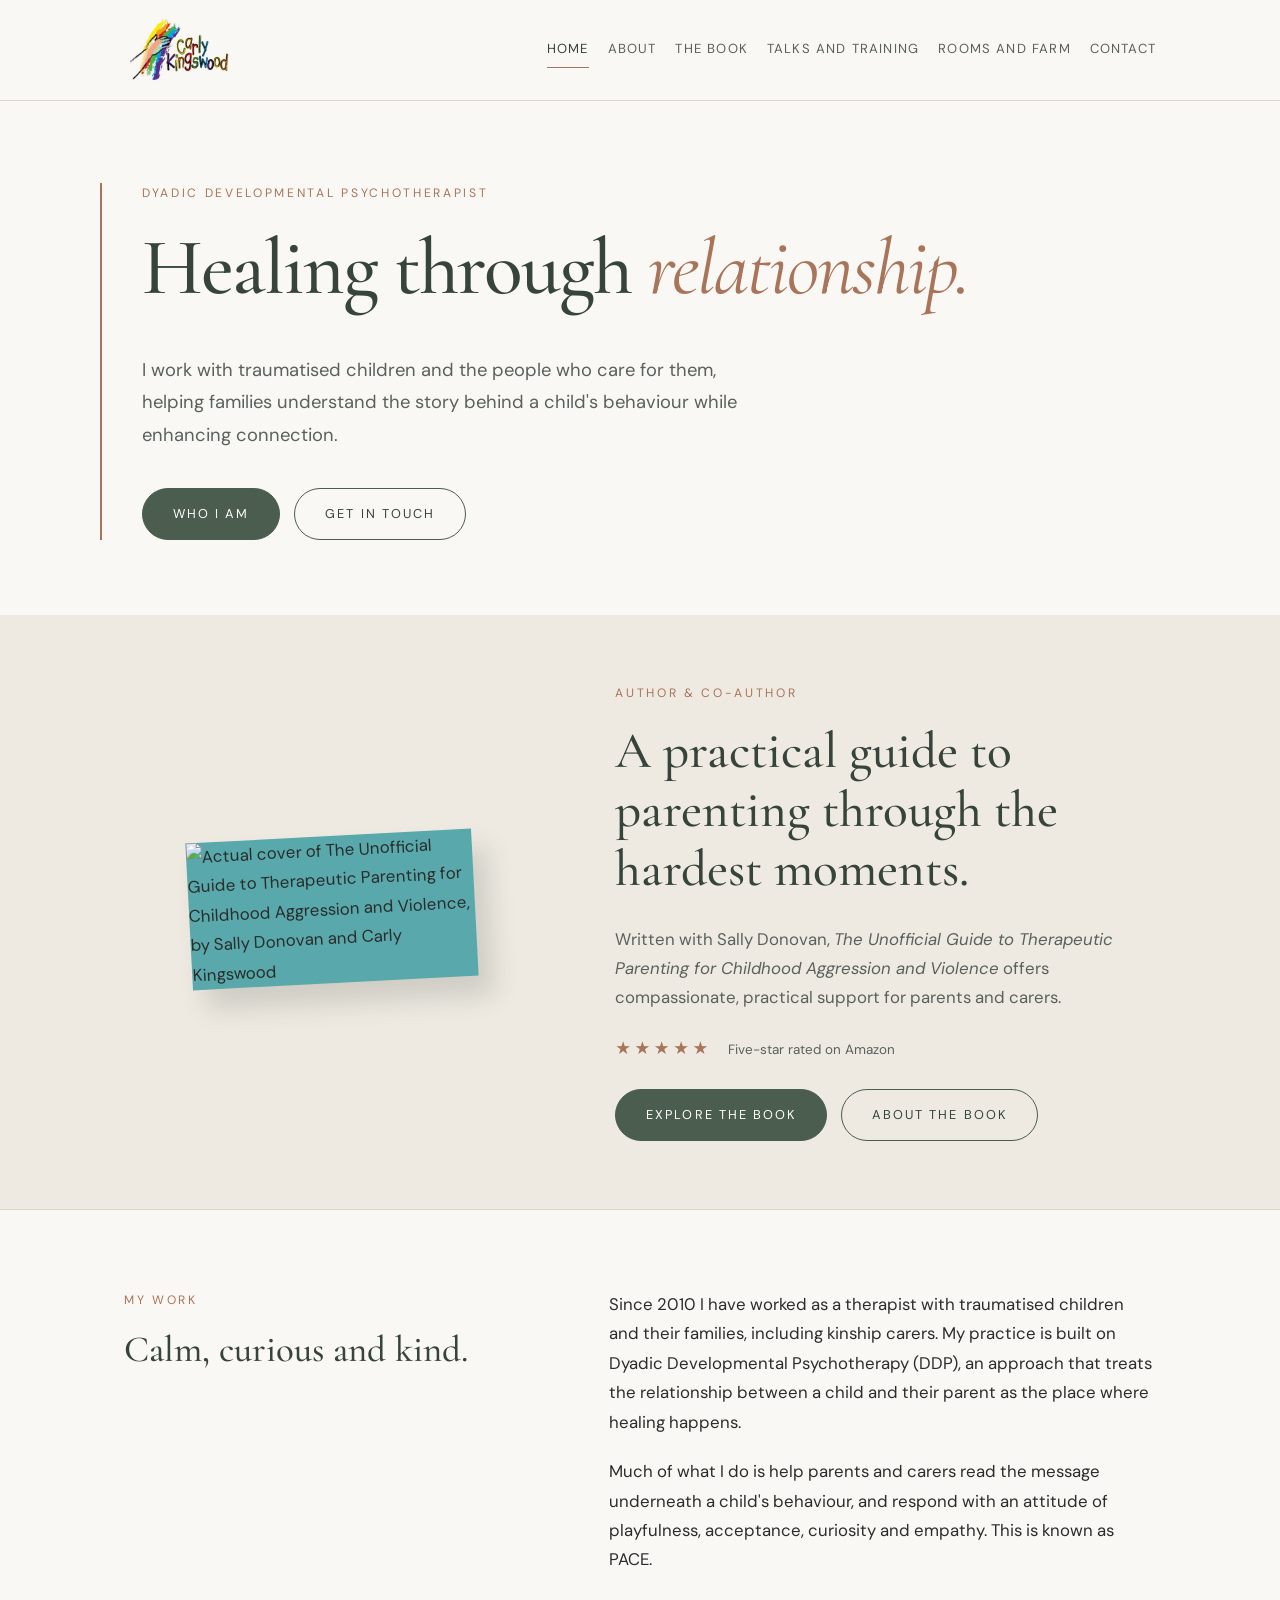
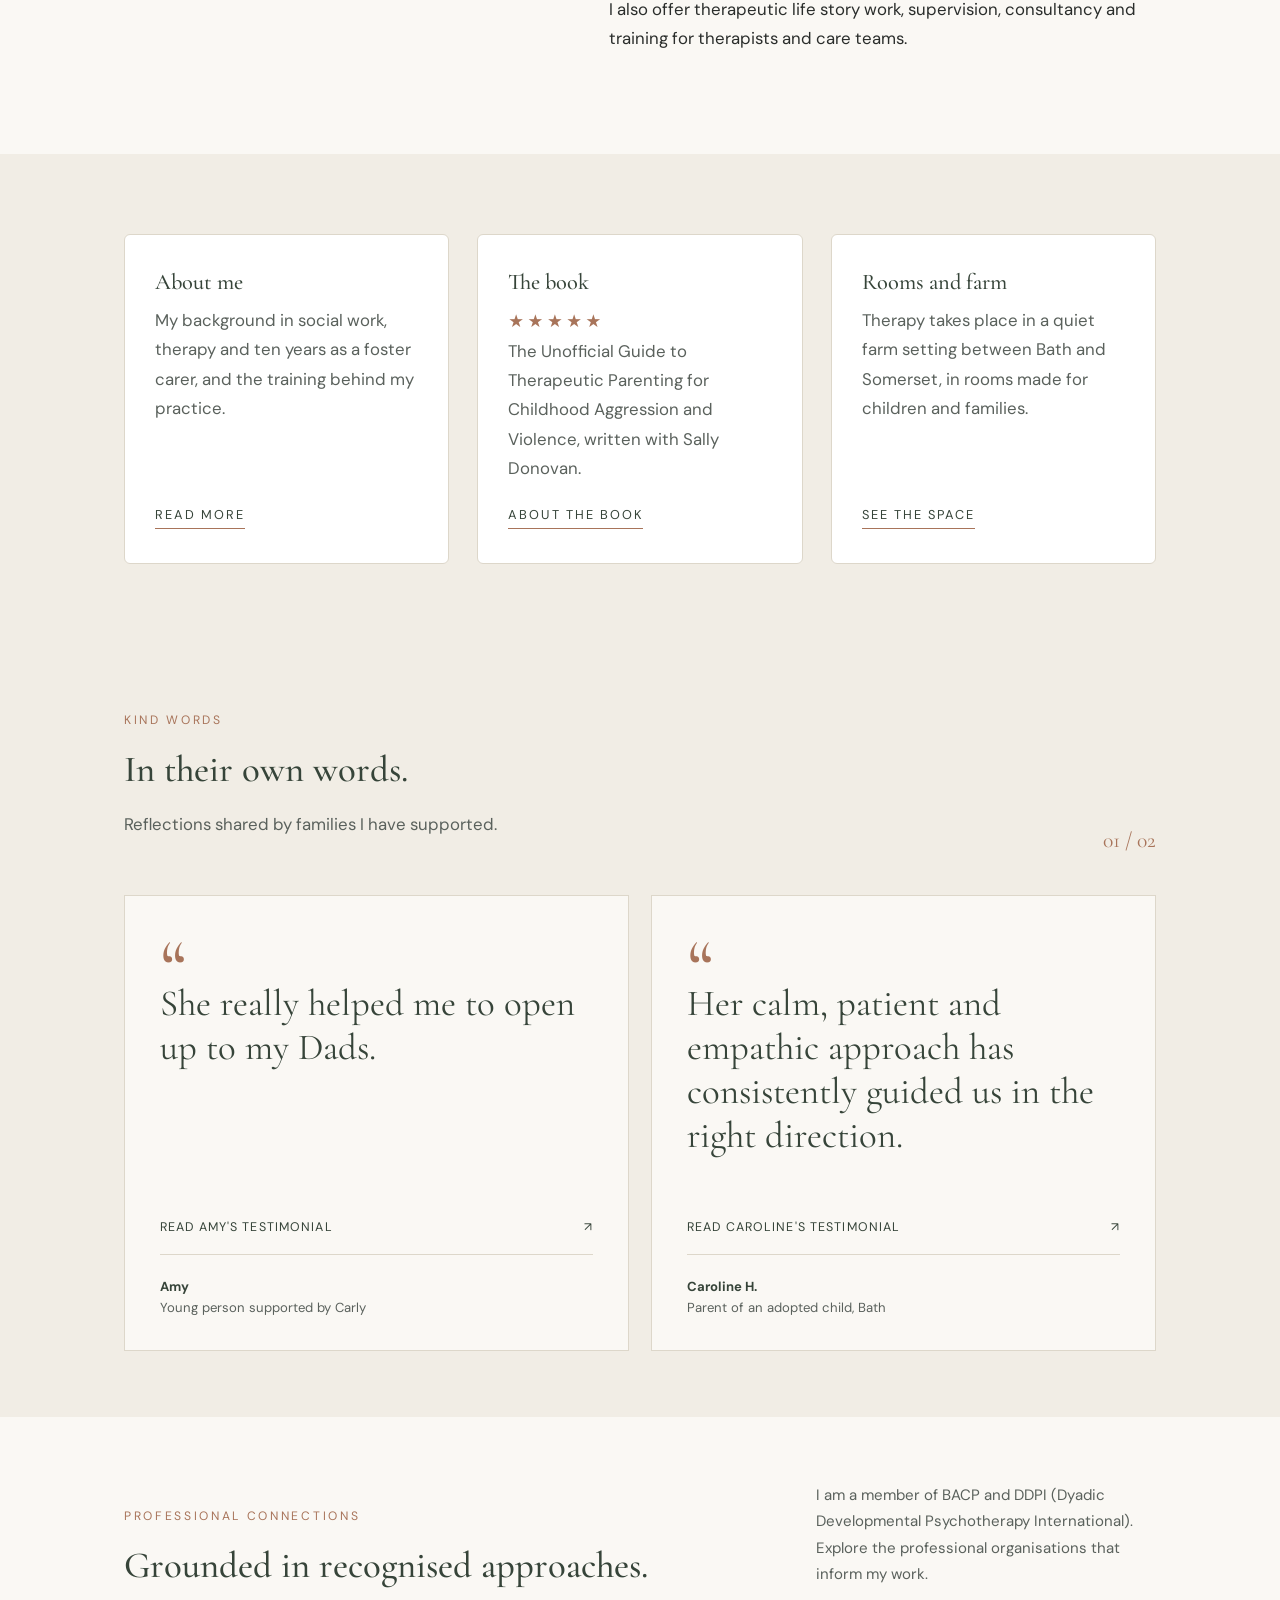
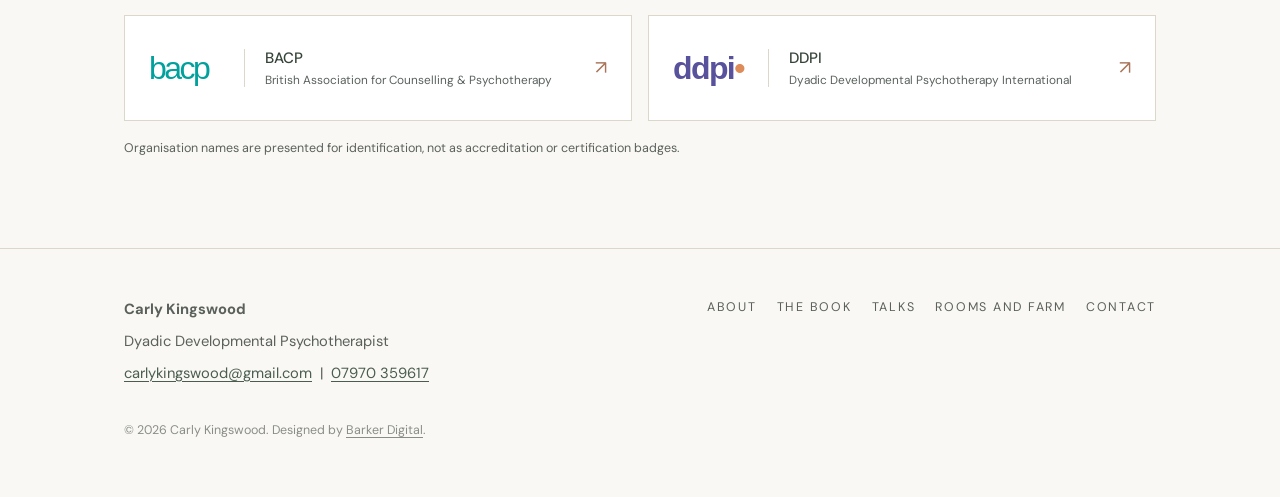
==== index.html @ 1a37083f "Add files via upload" ====
<!doctype html>
<html lang="en-GB">
<head>
<meta charset="utf-8">
<meta name="viewport" content="width=device-width, initial-scale=1">
<title>Carly Kingswood | Dyadic Developmental Psychotherapist</title>
<meta name="description" content="Carly Kingswood is a Dyadic Developmental Psychotherapist, consultant, trainer and author, working with traumatised children and their families in South West England.">
<link rel="preconnect" href="https://fonts.googleapis.com">
<link rel="preconnect" href="https://fonts.gstatic.com" crossorigin>
<link href="https://fonts.googleapis.com/css2?family=Cormorant+Garamond:wght@400;500;600&family=DM+Sans:wght@400;500&display=swap" rel="stylesheet">
<link rel="icon" href="assets/favicon.ico" sizes="any">
<link rel="icon" type="image/png" href="assets/favicon.png">
<link rel="stylesheet" href="css/style.css">
</head>
<body>

<header class="site-header">
  <div class="wrap header-inner">
    <a class="logo" href="index.html"><img src="assets/carly-letterhead-logo.jpg" alt="Carly Kingswood" width="148" height="91"></a>
    <button class="menu-btn" aria-expanded="false" aria-controls="nav">Menu</button>
    <nav class="nav" id="nav" aria-label="Main">
      <a href="index.html" aria-current="page">Home</a>
      <a href="about.html">About</a>
      <a href="book.html">The Book</a>
      <a href="talks.html">Talks and Training</a>
      <a href="rooms-and-farm.html">Rooms and Farm</a>
      <a href="contact.html">Contact</a>
    </nav>
  </div>
</header>

<main>
  <section class="hero hero-refined">
    <div class="wrap">
      <span class="eyebrow">Dyadic Developmental Psychotherapist</span>
      <h1>Healing through <em>relationship.</em></h1>
      <p class="lead">I work with traumatised children and the people who care for them, helping families understand the story behind a child's behaviour while enhancing connection.</p>
      <div class="btn-row">
        <a class="btn" href="about.html">Who I am</a>
        <a class="btn ghost" href="contact.html">Get in touch</a>
      </div>
    </div>
  </section>

<section class="book-feature" aria-labelledby="book-feature-title"><div class="wrap feature-grid"><div class="book-art"><img class="real-book-cover" src="https://uk.hachette-push.io/cdn/shop/products/9781839970115-original.jpg?v=1770371945&width=1088" alt="Actual cover of The Unofficial Guide to Therapeutic Parenting for Childhood Aggression and Violence, by Sally Donovan and Carly Kingswood" loading="lazy" referrerpolicy="no-referrer"></div><div class="feature-content"><span class="eyebrow">Author &amp; co-author</span><h2 id="book-feature-title">A practical guide to parenting through the hardest moments.</h2><p>Written with Sally Donovan, <em>The Unofficial Guide to Therapeutic Parenting for Childhood Aggression and Violence</em> offers compassionate, practical support for parents and carers.</p><p class="rating-note"><span class="stars" aria-label="Five stars">★★★★★</span> <span>Five-star rated on Amazon</span></p><div class="btn-row"><a class="btn" href="https://www.amazon.co.uk/Unofficial-Therapeutic-Parenting-Childhood-Aggression/dp/1839970111" target="_blank" rel="noopener">Explore the book</a><a class="btn ghost" href="book.html">About the book</a></div></div></div></section>
  <hr class="rule">

  <section>
    <div class="wrap">
      <div class="two-col">
        <div>
          <span class="eyebrow">My work</span>
          <h2>Calm, curious and kind.</h2>
        </div>
        <div>
          <p>Since 2010 I have worked as a therapist with traumatised children and their families, including kinship carers. My practice is built on Dyadic Developmental Psychotherapy (DDP), an approach that treats the relationship between a child and their parent as the place where healing happens.</p>
          <p>Much of what I do is help parents and carers read the message underneath a child's behaviour, and respond with an attitude of playfulness, acceptance, curiosity and empathy. This is known as PACE.</p>
          <p>I also offer therapeutic life story work, supervision, consultancy and training for therapists and care teams.</p>
        </div>
      </div>
    </div>
  </section>

  <section class="soft">
    <div class="wrap">
      <div class="grid three">
        <article class="card">
          <h3>About me</h3>
          <p>My background in social work, therapy and ten years as a foster carer, and the training behind my practice.</p>
          <a class="more" href="about.html">Read more</a>
        </article>
        <article class="card">
          <h3>The book</h3>
          <p><span class="stars" aria-label="Five stars">★★★★★</span><br>The Unofficial Guide to Therapeutic Parenting for Childhood Aggression and Violence, written with Sally Donovan.</p>
          <a class="more" href="book.html">About the book</a>
        </article>
        <article class="card">
          <h3>Rooms and farm</h3>
          <p>Therapy takes place in a quiet farm setting between Bath and Somerset, in rooms made for children and families.</p>
          <a class="more" href="rooms-and-farm.html">See the space</a>
        </article>
      </div>
    </div>
  </section>

<section class="testimonials soft" id="testimonials" aria-labelledby="testimonials-heading"><div class="wrap"><div class="section-intro"><div><span class="eyebrow">Kind words</span><h2 id="testimonials-heading">In their own words.</h2><p>Reflections shared by families I have supported.</p></div><span class="testimonial-count">01 / 02</span></div><div class="testimonial-grid"><article class="quote-card"><div class="quote-mark" aria-hidden="true">“</div><p class="quote-preview">She really helped me to open up to my Dads.</p><details><summary>Read Amy's testimonial <span aria-hidden="true">↗</span></summary><blockquote>“I mean, she's just great, she really helped me to open up to my Dad's. If I hadn't had therapy with Carly, opening up would have been so much harder.”</blockquote></details><div class="quote-byline"><strong>Amy</strong><span>Young person supported by Carly</span></div></article><article class="quote-card"><div class="quote-mark" aria-hidden="true">“</div><p class="quote-preview">Her calm, patient and empathic approach has consistently guided us in the right direction.</p><details><summary>Read Caroline's testimonial <span aria-hidden="true">↗</span></summary><blockquote>“Carly has worked with our family for over six years and her expertise in dealing with trauma in children has helped us all cope with some very difficult challenges. Her calm, patient and empathic approach has consistently guided us in the right direction when we thought all hope was lost. 'Therapeutic Parenting', Carly's book, has also proved to be an excellent reference tool in our darkest hours. Her kindness has changed all our lives for the better.”</blockquote></details><div class="quote-byline"><strong>Caroline H.</strong><span>Parent of an adopted child, Bath</span></div></article></div></div></section>
  <section class="professional-strip"><div class="wrap"><div class="professional-heading"><div><span class="eyebrow">Professional connections</span><h2>Grounded in recognised approaches.</h2></div><p>I am a member of BACP and DDPI (Dyadic Developmental Psychotherapy International). Explore the professional organisations that inform my work.</p></div><div class="affiliations" aria-label="Professional organisations"><a class="affiliation" href="https://www.bacp.co.uk/" target="_blank" rel="noopener"><span class="affiliation-logo bacp-wordmark" aria-hidden="true">bacp</span><span><strong>BACP</strong><small>British Association for Counselling &amp; Psychotherapy</small></span><span class="aff-arrow" aria-hidden="true">↗</span></a><a class="affiliation" href="https://ddpnetwork.org/ddpi/about-ddpi/" target="_blank" rel="noopener"><span class="affiliation-logo ddpi-wordmark" aria-hidden="true">ddpi<span>•</span></span><span><strong>DDPI</strong><small>Dyadic Developmental Psychotherapy International</small></span><span class="aff-arrow" aria-hidden="true">↗</span></a></div><p class="note">Organisation names are presented for identification, not as accreditation or certification badges.</p></div></section>
</main>

<footer class="site-footer">
  <div class="wrap">
    <div class="footer-inner">
      <div>
        <p><strong>Carly Kingswood</strong></p>
        <p>Dyadic Developmental Psychotherapist</p>
        <p><a href="mailto:carlykingswood@gmail.com">carlykingswood@gmail.com</a> &nbsp;|&nbsp; <a href="tel:+447970359617">07970 359617</a></p>
      </div>
      <div class="footer-links">
        <a href="about.html">About</a>
        <a href="book.html">The Book</a>
        <a href="talks.html">Talks</a>
        <a href="rooms-and-farm.html">Rooms and Farm</a>
        <a href="contact.html">Contact</a>
      </div>
    </div>
    <p class="credit">&copy; <span id="y">2026</span> Carly Kingswood. Designed by <a href="https://barkerdigital.co.uk" target="_blank" rel="noopener">Barker Digital</a>.</p>
  </div>
</footer>

<script src="js/nav.js"></script>
</body>
</html>
---- css/style.css ----
:root {
  --bg: #faf8f4;
  --bg-soft: #f1ede5;
  --ink: #2a2d2b;
  --ink-soft: #5a615c;
  --green: #4a5d4f;
  --green-dark: #364439;
  --clay: #a8745a;
  --line: #ddd7ca;
  --max: 1080px;
  --serif: "Cormorant Garamond", Georgia, "Times New Roman", serif;
  --sans: "DM Sans", system-ui, -apple-system, "Segoe UI", sans-serif;
}

* { box-sizing: border-box; }
html { scroll-behavior: smooth; }
body {
  margin: 0;
  background: var(--bg);
  color: var(--ink);
  font-family: var(--sans);
  font-size: 1.05rem;
  line-height: 1.75;
  -webkit-font-smoothing: antialiased;
}
img { max-width: 100%; display: block; }
a { color: var(--green); text-underline-offset: 3px; text-decoration-thickness: 1px; }
a:hover { color: var(--clay); }

.wrap { width: 100%; max-width: var(--max); margin: 0 auto; padding: 0 24px; }
.narrow { max-width: 720px; }

/* Header */
.site-header {
  position: sticky; top: 0; z-index: 50;
  background: rgba(250, 248, 244, 0.94);
  backdrop-filter: blur(8px);
  border-bottom: 1px solid var(--line);
}
.header-inner {
  display: flex; align-items: center; justify-content: space-between;
  gap: 16px; min-height: 72px;
}
.logo {
  font-family: var(--serif);
  font-weight: 500;
  font-size: clamp(1.3rem, 5.6vw, 1.75rem);
  letter-spacing: 0.01em;
  color: var(--green-dark);
  text-decoration: none;
  white-space: nowrap;
  line-height: 1;
}
.logo:hover { color: var(--green-dark); }

.nav { display: flex; gap: 28px; align-items: center; }
.nav a {
  font-size: 0.82rem;
  letter-spacing: 0.14em;
  text-transform: uppercase;
  text-decoration: none;
  color: var(--ink-soft);
  padding: 6px 0;
  border-bottom: 1px solid transparent;
  white-space: nowrap;
}
.nav a:hover, .nav a[aria-current="page"] {
  color: var(--green-dark);
  border-bottom-color: var(--clay);
}

.menu-btn {
  display: none;
  background: none; border: 1px solid var(--line);
  border-radius: 999px;
  padding: 8px 16px;
  font: inherit; font-size: 0.78rem;
  letter-spacing: 0.14em; text-transform: uppercase;
  color: var(--green-dark); cursor: pointer;
  white-space: nowrap;
}

@media (max-width: 900px) {
  .menu-btn { display: inline-block; }
  .nav {
    display: none;
    position: absolute; left: 0; right: 0; top: 100%;
    flex-direction: column; align-items: stretch; gap: 0;
    background: var(--bg);
    border-bottom: 1px solid var(--line);
    padding: 8px 24px 16px;
  }
  .nav.open { display: flex; }
  .nav a { padding: 14px 0; border-bottom: 1px solid var(--line); font-size: 0.85rem; }
  .nav a:last-child { border-bottom: none; }
}

/* Type */
h1, h2, h3 {
  font-family: var(--serif);
  font-weight: 500;
  color: var(--green-dark);
  line-height: 1.15;
  margin: 0 0 0.5em;
}
h1 { font-size: clamp(2.3rem, 6vw, 3.8rem); letter-spacing: -0.005em; }
h2 { font-size: clamp(1.7rem, 4vw, 2.3rem); }
h3 { font-size: 1.4rem; }
p { margin: 0 0 1.2em; }
.eyebrow {
  display: block;
  font-size: 0.76rem;
  letter-spacing: 0.22em;
  text-transform: uppercase;
  color: var(--clay);
  margin-bottom: 18px;
}
.lead { font-size: 1.2rem; color: var(--ink-soft); }

/* Sections */
section { padding: 80px 0; }
.hero { padding: 96px 0 72px; }
.hero h1 { max-width: 14em; }
.hero .lead { max-width: 36em; margin-bottom: 2em; }
.soft { background: var(--bg-soft); }
.rule { border: 0; border-top: 1px solid var(--line); margin: 0; }

.page-head { padding: 80px 0 24px; }
.page-head h1 { margin-bottom: 0.3em; }

/* Buttons */
.btn {
  display: inline-block;
  padding: 14px 30px;
  border: 1px solid var(--green);
  background: var(--green);
  color: #fff;
  font-size: 0.8rem;
  letter-spacing: 0.16em;
  text-transform: uppercase;
  text-decoration: none;
  border-radius: 999px;
  transition: background 0.2s, color 0.2s;
}
.btn:hover { background: var(--green-dark); color: #fff; }
.btn.ghost { background: transparent; color: var(--green-dark); }
.btn.ghost:hover { background: var(--green); color: #fff; }
.btn-row { display: flex; flex-wrap: wrap; gap: 14px; }

/* Cards */
.grid { display: grid; gap: 28px; }
.grid.three { grid-template-columns: repeat(3, 1fr); }
.grid.two { grid-template-columns: repeat(2, 1fr); }
@media (max-width: 800px) {
  .grid.three, .grid.two { grid-template-columns: 1fr; }
  section { padding: 56px 0; }
  .hero { padding: 64px 0 48px; }
  .page-head { padding: 56px 0 16px; }
}
.card {
  background: #fff;
  border: 1px solid var(--line);
  border-radius: 6px;
  padding: 34px 30px;
  display: flex; flex-direction: column;
}
.card p { color: var(--ink-soft); }
.card .more {
  margin-top: auto;
  font-size: 0.8rem; letter-spacing: 0.16em; text-transform: uppercase;
  text-decoration: none; color: var(--green-dark);
  border-bottom: 1px solid var(--clay);
  align-self: flex-start; padding-bottom: 2px;
}

/* Lists */
.plain { list-style: none; padding: 0; margin: 0 0 1.5em; }
.plain li { padding: 12px 0; border-bottom: 1px solid var(--line); }
.plain li:first-child { border-top: 1px solid var(--line); }
.plain strong { font-weight: 500; color: var(--green-dark); }

.facts { display: grid; grid-template-columns: 140px 1fr; gap: 0; margin: 0 0 2em; }
.facts dt, .facts dd { margin: 0; padding: 12px 0; border-bottom: 1px solid var(--line); }
.facts dt { font-size: 0.76rem; letter-spacing: 0.18em; text-transform: uppercase; color: var(--clay); padding-top: 16px; }
@media (max-width: 560px) {
  .facts { grid-template-columns: 1fr; }
  .facts dt { border-bottom: none; padding-bottom: 0; }
}

.two-col { display: grid; grid-template-columns: 1fr 1.3fr; gap: 64px; align-items: start; }
@media (max-width: 800px) { .two-col { grid-template-columns: 1fr; gap: 24px; } }

.stars { color: var(--clay); letter-spacing: 0.2em; font-size: 1.1rem; }
.badge {
  display: inline-block;
  border: 1px solid var(--line);
  background: #fff;
  border-radius: 999px;
  padding: 6px 16px;
  font-size: 0.82rem;
  color: var(--ink-soft);
  margin: 0 8px 8px 0;
}

.bookmark {
  border-left: 2px solid var(--clay);
  padding: 4px 0 4px 24px;
  margin: 0 0 1.6em;
  font-family: var(--serif);
  font-size: 1.5rem;
  line-height: 1.4;
  color: var(--green-dark);
}

.note { font-size: 0.92rem; color: var(--ink-soft); }

/* Footer */
.site-footer { border-top: 1px solid var(--line); padding: 48px 0 40px; background: var(--bg); }
.footer-inner { display: flex; flex-wrap: wrap; justify-content: space-between; gap: 28px; }
.footer-inner p { margin: 0 0 6px; font-size: 0.92rem; color: var(--ink-soft); }
.footer-links { display: flex; flex-wrap: wrap; gap: 20px; }
.footer-links a { font-size: 0.78rem; letter-spacing: 0.14em; text-transform: uppercase; text-decoration: none; color: var(--ink-soft); }
.footer-links a:hover { color: var(--clay); }
.credit { margin-top: 28px; font-size: 0.78rem; color: var(--ink-soft); opacity: 0.7; }
.credit a { color: inherit; }

/* Carly Kingswood additions */
.logo {display:flex;align-items:center;gap:10px;font-size:1.24rem}.logo img{width:68px;height:55px;object-fit:contain;mix-blend-mode:multiply}.logo span{white-space:nowrap}.header-inner{min-height:83px}.nav{gap:19px}.nav a{letter-spacing:.09em}
.book-feature{background:#eae5db;padding:90px 0}.feature-grid{display:grid;grid-template-columns:.8fr 1.2fr;align-items:center;gap:105px}.book-art{display:flex;align-items:center;justify-content:center;perspective:800px}.book-cover{width:min(100%,310px);aspect-ratio:.72;background:#e6b990;color:#47392f;padding:26px 28px;box-shadow:18px 24px 25px rgba(63,51,36,.19),-5px 0 0 #b78e6c;display:flex;flex-direction:column;justify-content:space-between;transform:rotate(-5deg);border:1px solid rgba(0,0,0,.1)}.book-cover-top{font-size:11px;letter-spacing:.16em}.book-cover strong{font-family:var(--serif);font-size:clamp(2.1rem,4vw,3.1rem);font-weight:600;line-height:1}.book-cover>span:not(.book-cover-top){font-size:.77rem;letter-spacing:.08em;line-height:1.6}.book-cover small{font-size:.75rem;letter-spacing:.12em;line-height:1.65}.feature-content h2{font-size:clamp(2.3rem,4.5vw,3.6rem);max-width:590px}.feature-content p{color:var(--ink-soft)}.rating-note{font-size:.84rem}.rating-note span:last-child{margin-left:12px}.section-intro{display:flex;justify-content:space-between;align-items:end;gap:25px;margin-bottom:35px}.section-intro p{color:var(--ink-soft)}.testimonial-count{font-family:var(--serif);font-size:1.35rem;color:var(--clay)}.testimonial-grid{display:grid;grid-template-columns:1fr 1fr;gap:22px}.quote-card{background:var(--bg);border:1px solid var(--line);padding:37px 39px;display:flex;flex-direction:column;min-height:375px}.quote-mark{font-family:var(--serif);font-size:5rem;height:54px;line-height:1;color:var(--clay)}.quote-preview{font-family:var(--serif);font-size:clamp(1.75rem,3vw,2.3rem);line-height:1.2;color:var(--green-dark);flex:1}.quote-card details{border-bottom:1px solid var(--line);margin-bottom:22px}.quote-card summary{cursor:pointer;list-style:none;font-size:.78rem;letter-spacing:.09em;text-transform:uppercase;padding:15px 0;color:var(--green-dark);display:flex;justify-content:space-between;gap:15px}.quote-card summary::-webkit-details-marker{display:none}.quote-card details[open] summary span{transform:rotate(45deg)}.quote-card blockquote{margin:2px 0 17px;color:var(--ink-soft);font-size:.94rem;line-height:1.75}.quote-byline{display:flex;flex-direction:column;line-height:1.55;font-size:.82rem}.quote-byline strong{color:var(--green-dark)}.quote-byline span{color:var(--ink-soft)}.affiliations{display:grid;grid-template-columns:1fr 1fr;gap:16px;margin:20px 0 30px}.affiliation{display:flex;align-items:center;gap:15px;text-decoration:none;background:#fff;border:1px solid var(--line);padding:22px 19px;color:var(--ink-soft);font-size:.82rem;line-height:1.55}.affiliation-monogram{font-size:1.35rem;letter-spacing:-.035em;font-weight:600;color:var(--green-dark)}.professional-strip{padding:52px 0}.book-subhero{padding:25px 0;background:var(--bg-soft)}.book-subhero .eyebrow{margin-bottom:10px}
@media(max-width:900px){.feature-grid{gap:40px}.logo img{width:54px;height:48px}}@media(max-width:700px){.feature-grid,.testimonial-grid,.affiliations{grid-template-columns:1fr}.book-feature{padding:60px 0}.book-art{padding:16px 0 28px}.book-cover{width:230px}.quote-card{padding:28px;min-height:0}.quote-preview{margin-bottom:20px}.section-intro{align-items:start}.logo span{font-size:1.05rem}.logo img{width:47px;height:43px}}

/* Quiet finishing details — refined rhythm, purposeful whitespace */
.hero-refined {padding:82px 0 75px;position:relative;}
.hero-refined h1 {font-size:clamp(3.2rem,6.7vw,5rem);max-width:12em;letter-spacing:-.025em;}
.hero-refined h1 em {font-weight:400;color:var(--clay);font-style:italic;}
.hero-refined .lead{max-width:640px;font-size:1.15rem;}
.hero-refined .wrap{border-left:2px solid var(--clay);padding-left:40px;}
section{scroll-margin-top:100px;}
.book-feature{padding:68px 0;background:#eeeae2;}
.feature-grid{grid-template-columns:.87fr 1.13fr;gap:75px;}
.real-book-cover{width:min(100%,286px);max-height:435px;object-fit:contain;box-shadow:14px 20px 26px rgba(51,57,49,.17);transform:rotate(-3deg);background:#58a8ac;}
.book-art {padding:18px 20px 24px;}
.feature-content h2{font-size:clamp(2.2rem,4vw,3.3rem)}
.feature-content .rating-note{margin:0 0 25px;}
.book-detail-cover{background:#ede8df;padding:50px 0;}
.book-detail-grid{display:grid;grid-template-columns:1fr 1.1fr;gap:70px;align-items:center;}
.book-detail-art{display:flex;justify-content:center;padding:24px;}
.book-detail-copy h2{max-width:480px;}
.professional-strip{padding:65px 0 73px;}
.professional-heading{display:flex;justify-content:space-between;align-items:end;gap:45px;margin-bottom:22px;}
.professional-heading h2{margin-bottom:0;}
.professional-heading>p{max-width:340px;font-size:.94rem;color:var(--ink-soft);margin-bottom:0;}
.affiliations{margin:28px 0 17px;}
.affiliation{min-height:106px;transition:border-color .2s,transform .2s;padding:22px 24px;gap:20px;}
.affiliation:hover{border-color:var(--clay);transform:translateY(-2px);color:var(--green-dark);}
.affiliation>span:nth-child(2){display:grid;gap:2px;flex:1;}
.affiliation strong{font-size:.94rem;font-weight:500;color:var(--green-dark);}
.affiliation small{font-size:.74rem;line-height:1.45;color:var(--ink-soft);}
.affiliation-logo{flex:none;width:96px;border-right:1px solid var(--line);font-size:2rem;line-height:1.2;padding-right:15px;}
.bacp-wordmark{color:#00a09c;letter-spacing:-.08em;font-family:Arial,sans-serif;font-weight:400;text-transform:lowercase;}
.ddpi-wordmark{color:#58519c;letter-spacing:-.05em;font-family:Arial,sans-serif;font-weight:600;text-transform:lowercase;}
.ddpi-wordmark span{color:#de8b5a;}
.aff-arrow{font-size:1.2rem;color:var(--clay);}
.professional-strip .note{font-size:.78rem;max-width:780px;}
.quote-card{min-height:344px;padding:32px 35px;}
.testimonials{padding:66px 0;}
.card{transition:border-color .2s,transform .2s;}
.card:hover{border-color:#c9b8a3;transform:translateY(-2px);}
@media(max-width:800px){.professional-heading{display:block;}.professional-heading>p{margin-top:15px;max-width:540px;}.hero-refined .wrap{padding-left:27px;}.feature-grid,.book-detail-grid{grid-template-columns:1fr;gap:22px;}.book-feature{padding:50px 0;}.book-detail-cover{padding:35px 0;}.book-art,.book-detail-art{padding:10px 0 20px;}.real-book-cover{max-height:340px;width:auto;}.professional-strip,.testimonials{padding:52px 0;}}
@media(max-width:520px){.affiliation{padding:17px 14px;gap:10px;}.affiliation-logo{width:68px;font-size:1.55rem;padding-right:6px;}.hero-refined h1{font-size:3.2rem;}.hero-refined{padding:66px 0 56px;}}

/* Larger illustrated brand mark; the artwork already includes the name. */
.logo img { width: 110px; height: 83px; object-fit: contain; }
.header-inner { min-height: 100px; }
@media (max-width: 900px) { .logo img { width: 96px; height: 73px; } .header-inner { min-height: 88px; } }
@media (max-width: 700px) { .logo img { width: 84px; height: 64px; } .header-inner { min-height: 79px; } }
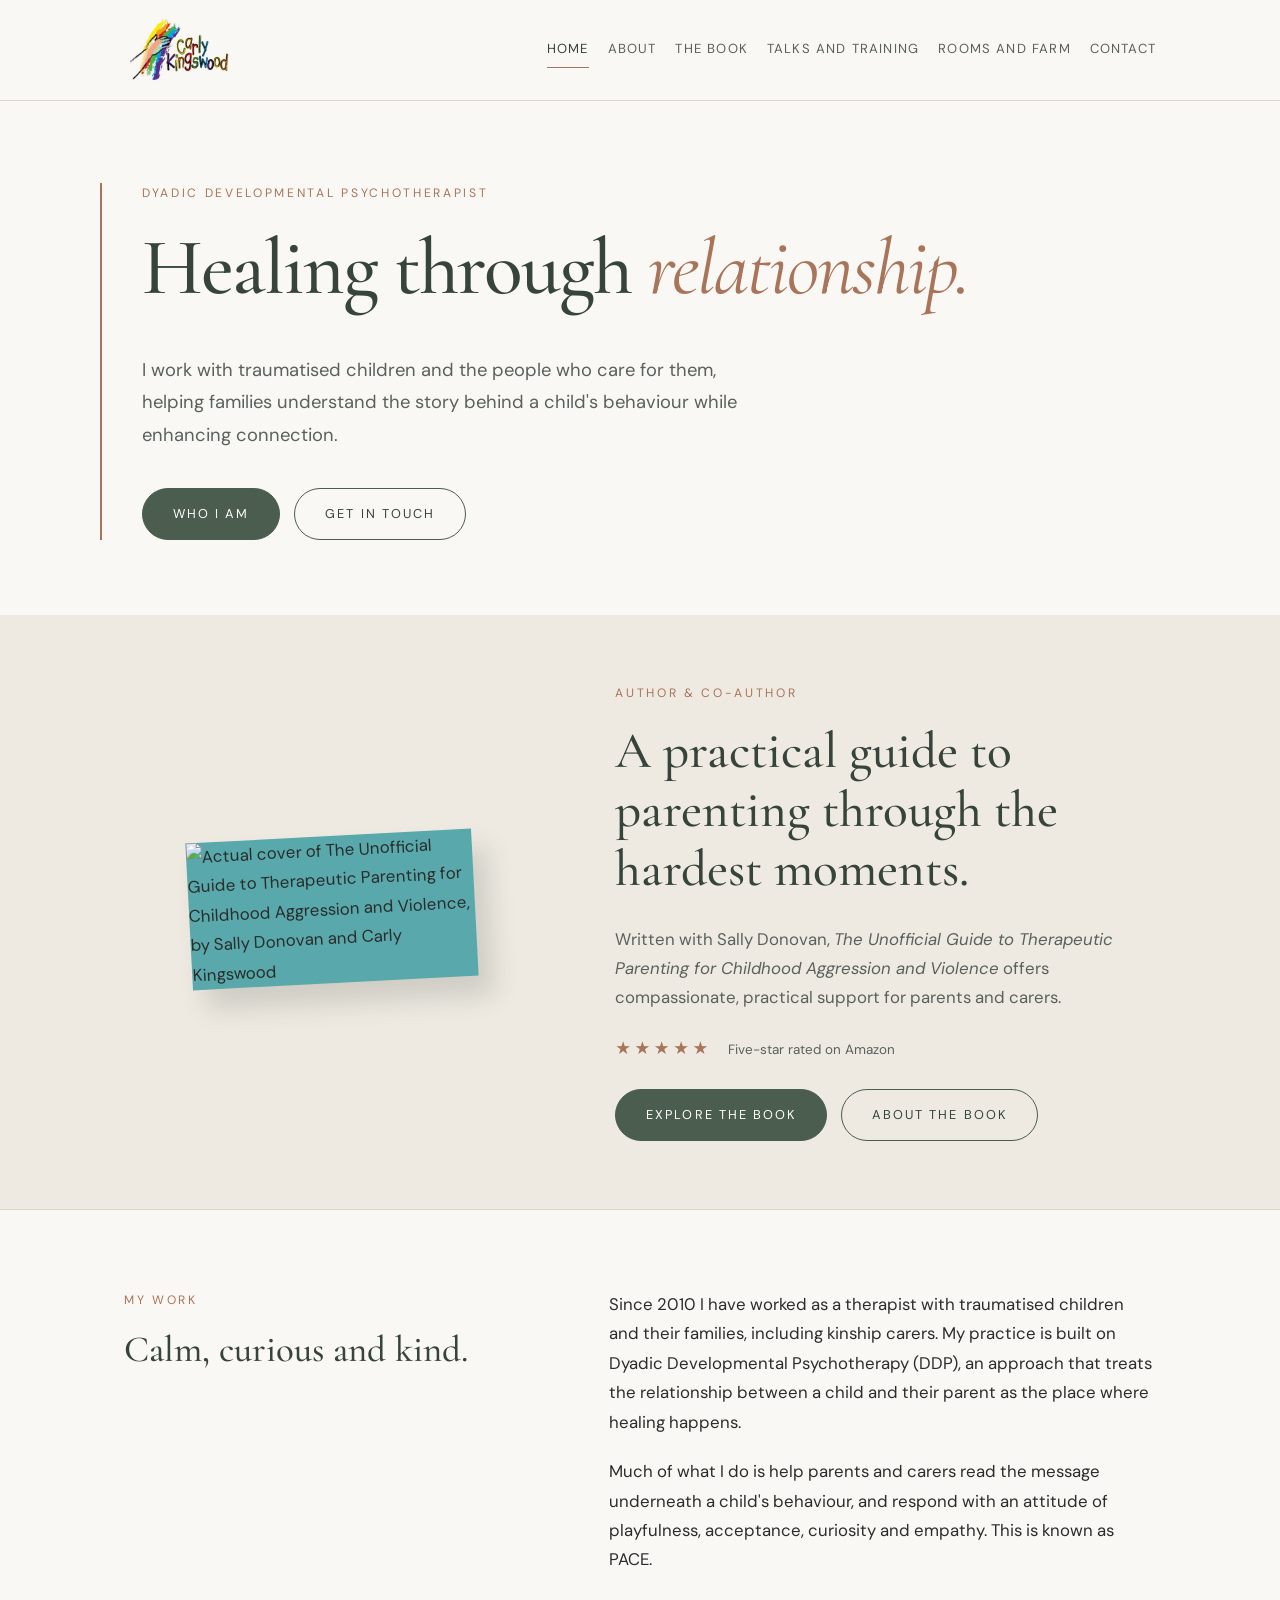
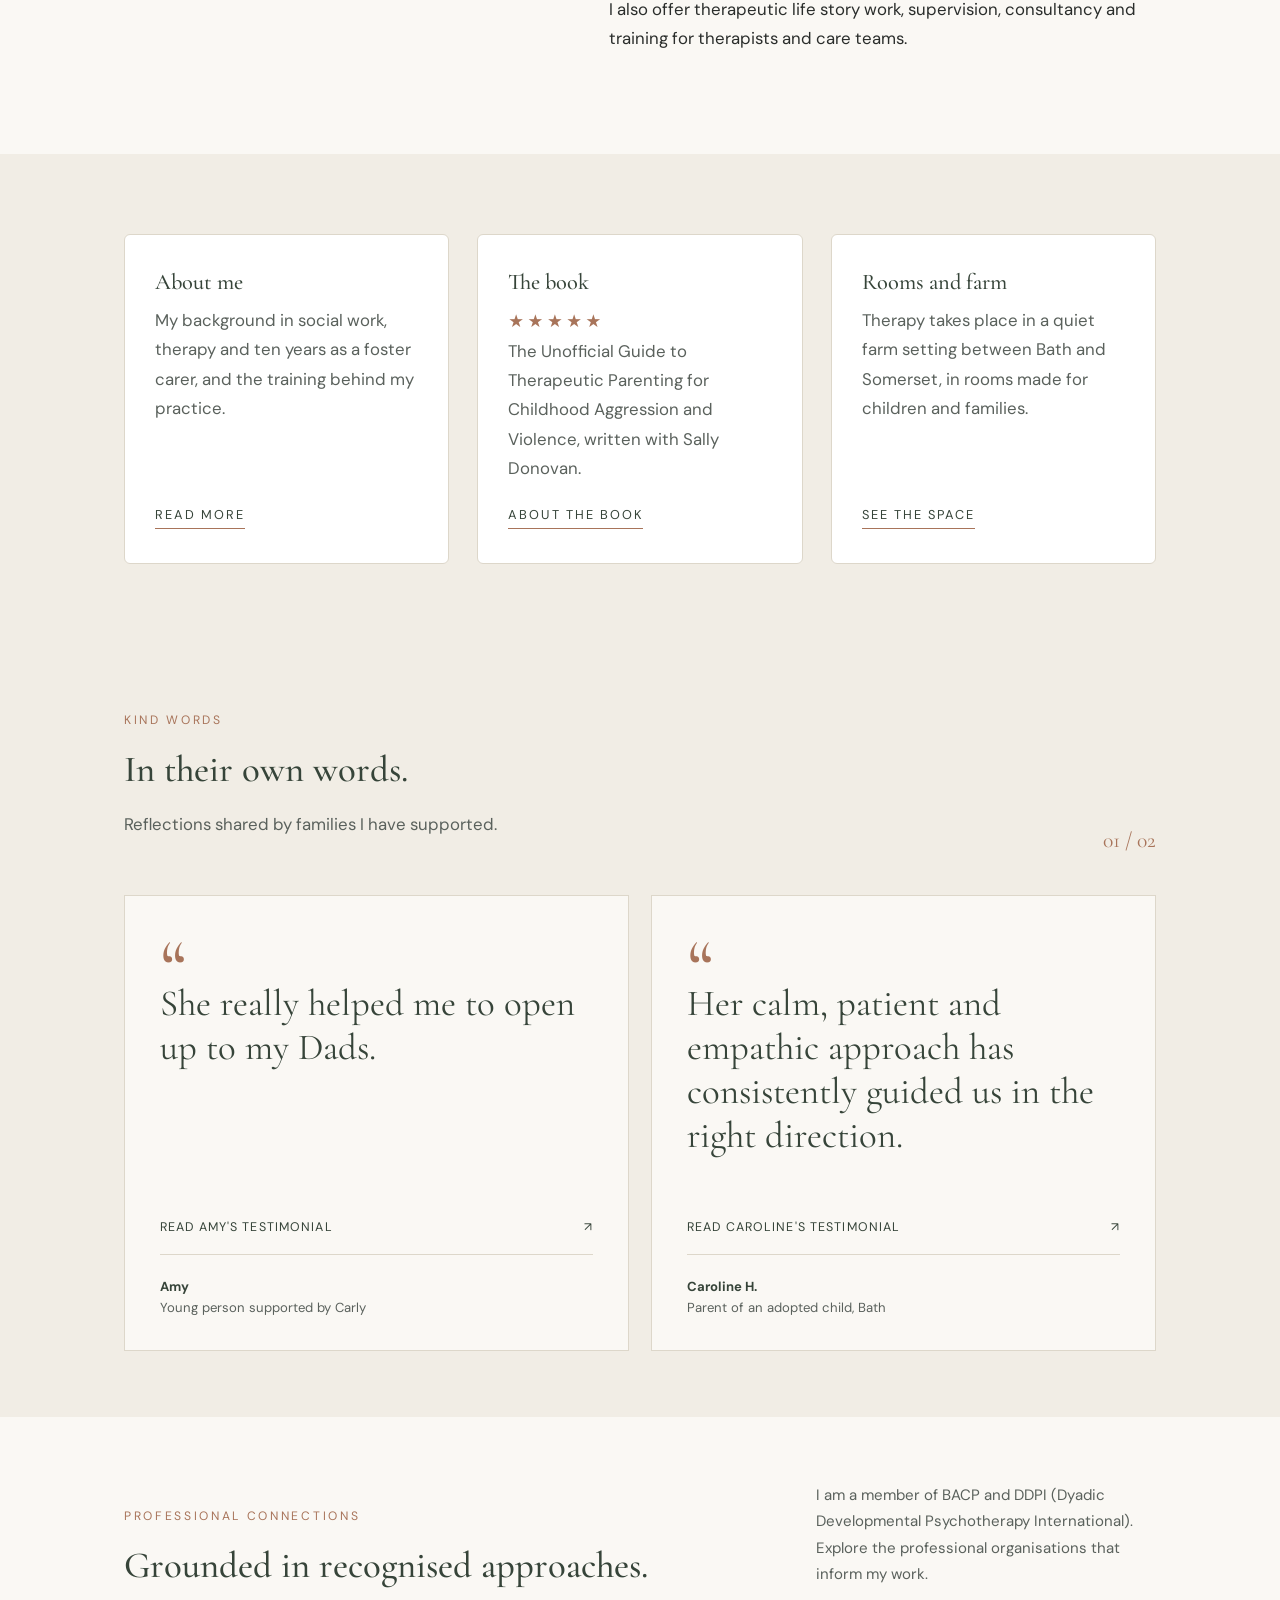
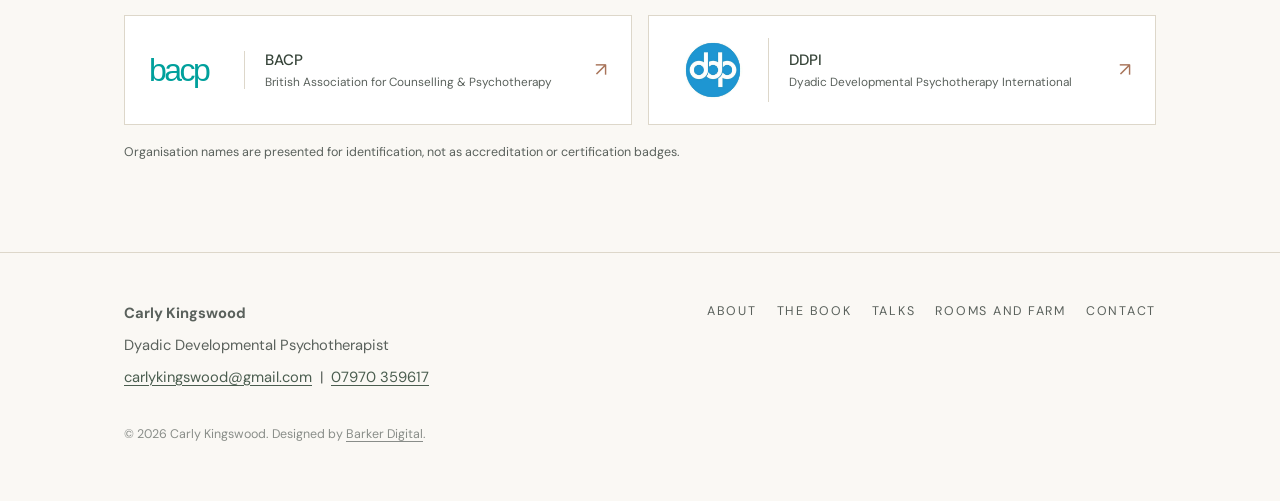
==== commit 1dbb55e2: "Add files via upload" ====
--- a/index.html
+++ b/index.html
@@ -84,7 +84,7 @@
   </section>
 
 <section class="testimonials soft" id="testimonials" aria-labelledby="testimonials-heading"><div class="wrap"><div class="section-intro"><div><span class="eyebrow">Kind words</span><h2 id="testimonials-heading">In their own words.</h2><p>Reflections shared by families I have supported.</p></div><span class="testimonial-count">01 / 02</span></div><div class="testimonial-grid"><article class="quote-card"><div class="quote-mark" aria-hidden="true">“</div><p class="quote-preview">She really helped me to open up to my Dads.</p><details><summary>Read Amy's testimonial <span aria-hidden="true">↗</span></summary><blockquote>“I mean, she's just great, she really helped me to open up to my Dad's. If I hadn't had therapy with Carly, opening up would have been so much harder.”</blockquote></details><div class="quote-byline"><strong>Amy</strong><span>Young person supported by Carly</span></div></article><article class="quote-card"><div class="quote-mark" aria-hidden="true">“</div><p class="quote-preview">Her calm, patient and empathic approach has consistently guided us in the right direction.</p><details><summary>Read Caroline's testimonial <span aria-hidden="true">↗</span></summary><blockquote>“Carly has worked with our family for over six years and her expertise in dealing with trauma in children has helped us all cope with some very difficult challenges. Her calm, patient and empathic approach has consistently guided us in the right direction when we thought all hope was lost. 'Therapeutic Parenting', Carly's book, has also proved to be an excellent reference tool in our darkest hours. Her kindness has changed all our lives for the better.”</blockquote></details><div class="quote-byline"><strong>Caroline H.</strong><span>Parent of an adopted child, Bath</span></div></article></div></div></section>
-  <section class="professional-strip"><div class="wrap"><div class="professional-heading"><div><span class="eyebrow">Professional connections</span><h2>Grounded in recognised approaches.</h2></div><p>I am a member of BACP and DDPI (Dyadic Developmental Psychotherapy International). Explore the professional organisations that inform my work.</p></div><div class="affiliations" aria-label="Professional organisations"><a class="affiliation" href="https://www.bacp.co.uk/" target="_blank" rel="noopener"><span class="affiliation-logo bacp-wordmark" aria-hidden="true">bacp</span><span><strong>BACP</strong><small>British Association for Counselling &amp; Psychotherapy</small></span><span class="aff-arrow" aria-hidden="true">↗</span></a><a class="affiliation" href="https://ddpnetwork.org/ddpi/about-ddpi/" target="_blank" rel="noopener"><span class="affiliation-logo ddpi-wordmark" aria-hidden="true">ddpi<span>•</span></span><span><strong>DDPI</strong><small>Dyadic Developmental Psychotherapy International</small></span><span class="aff-arrow" aria-hidden="true">↗</span></a></div><p class="note">Organisation names are presented for identification, not as accreditation or certification badges.</p></div></section>
+  <section class="professional-strip"><div class="wrap"><div class="professional-heading"><div><span class="eyebrow">Professional connections</span><h2>Grounded in recognised approaches.</h2></div><p>I am a member of BACP and DDPI (Dyadic Developmental Psychotherapy International). Explore the professional organisations that inform my work.</p></div><div class="affiliations" aria-label="Professional organisations"><a class="affiliation" href="https://www.bacp.co.uk/" target="_blank" rel="noopener"><span class="affiliation-logo bacp-wordmark" aria-hidden="true">bacp</span><span><strong>BACP</strong><small>British Association for Counselling &amp; Psychotherapy</small></span><span class="aff-arrow" aria-hidden="true">↗</span></a><a class="affiliation" href="https://ddpnetwork.org/ddpi/about-ddpi/" target="_blank" rel="noopener"><span class="affiliation-logo ddpi-logo" aria-hidden="true"><img src="assets/ddp-logo.png" alt="" width="64" height="64" loading="lazy"></span><span><strong>DDPI</strong><small>Dyadic Developmental Psychotherapy International</small></span><span class="aff-arrow" aria-hidden="true">↗</span></a></div><p class="note">Organisation names are presented for identification, not as accreditation or certification badges.</p></div></section>
 </main>
 
 <footer class="site-footer">
--- a/css/style.css
+++ b/css/style.css
@@ -274,3 +274,6 @@
 .header-inner { min-height: 100px; }
 @media (max-width: 900px) { .logo img { width: 96px; height: 73px; } .header-inner { min-height: 88px; } }
 @media (max-width: 700px) { .logo img { width: 84px; height: 64px; } .header-inner { min-height: 79px; } }
+.ddpi-logo{display:flex;align-items:center;justify-content:center;}
+.ddpi-logo img{display:block;width:64px;height:64px;object-fit:contain;}
+@media(max-width:520px){.ddpi-logo img{width:48px;height:48px;}}
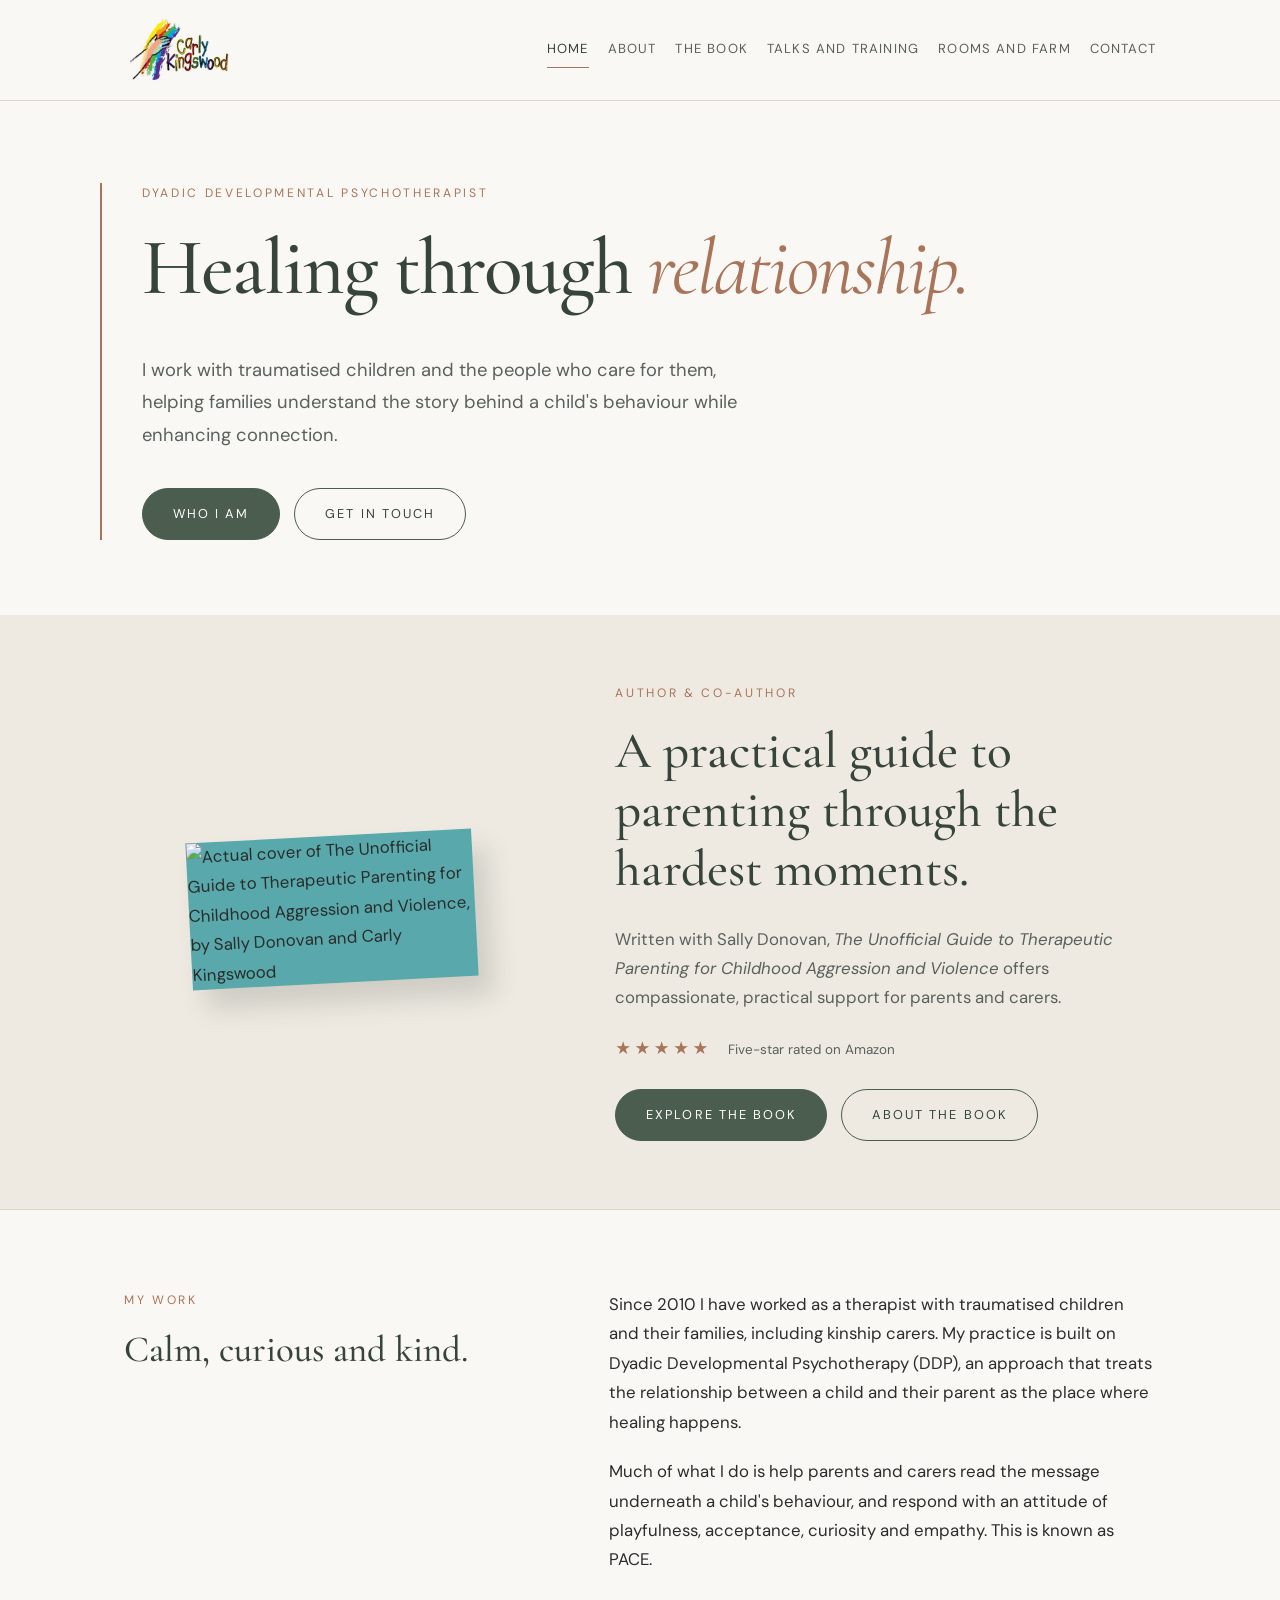
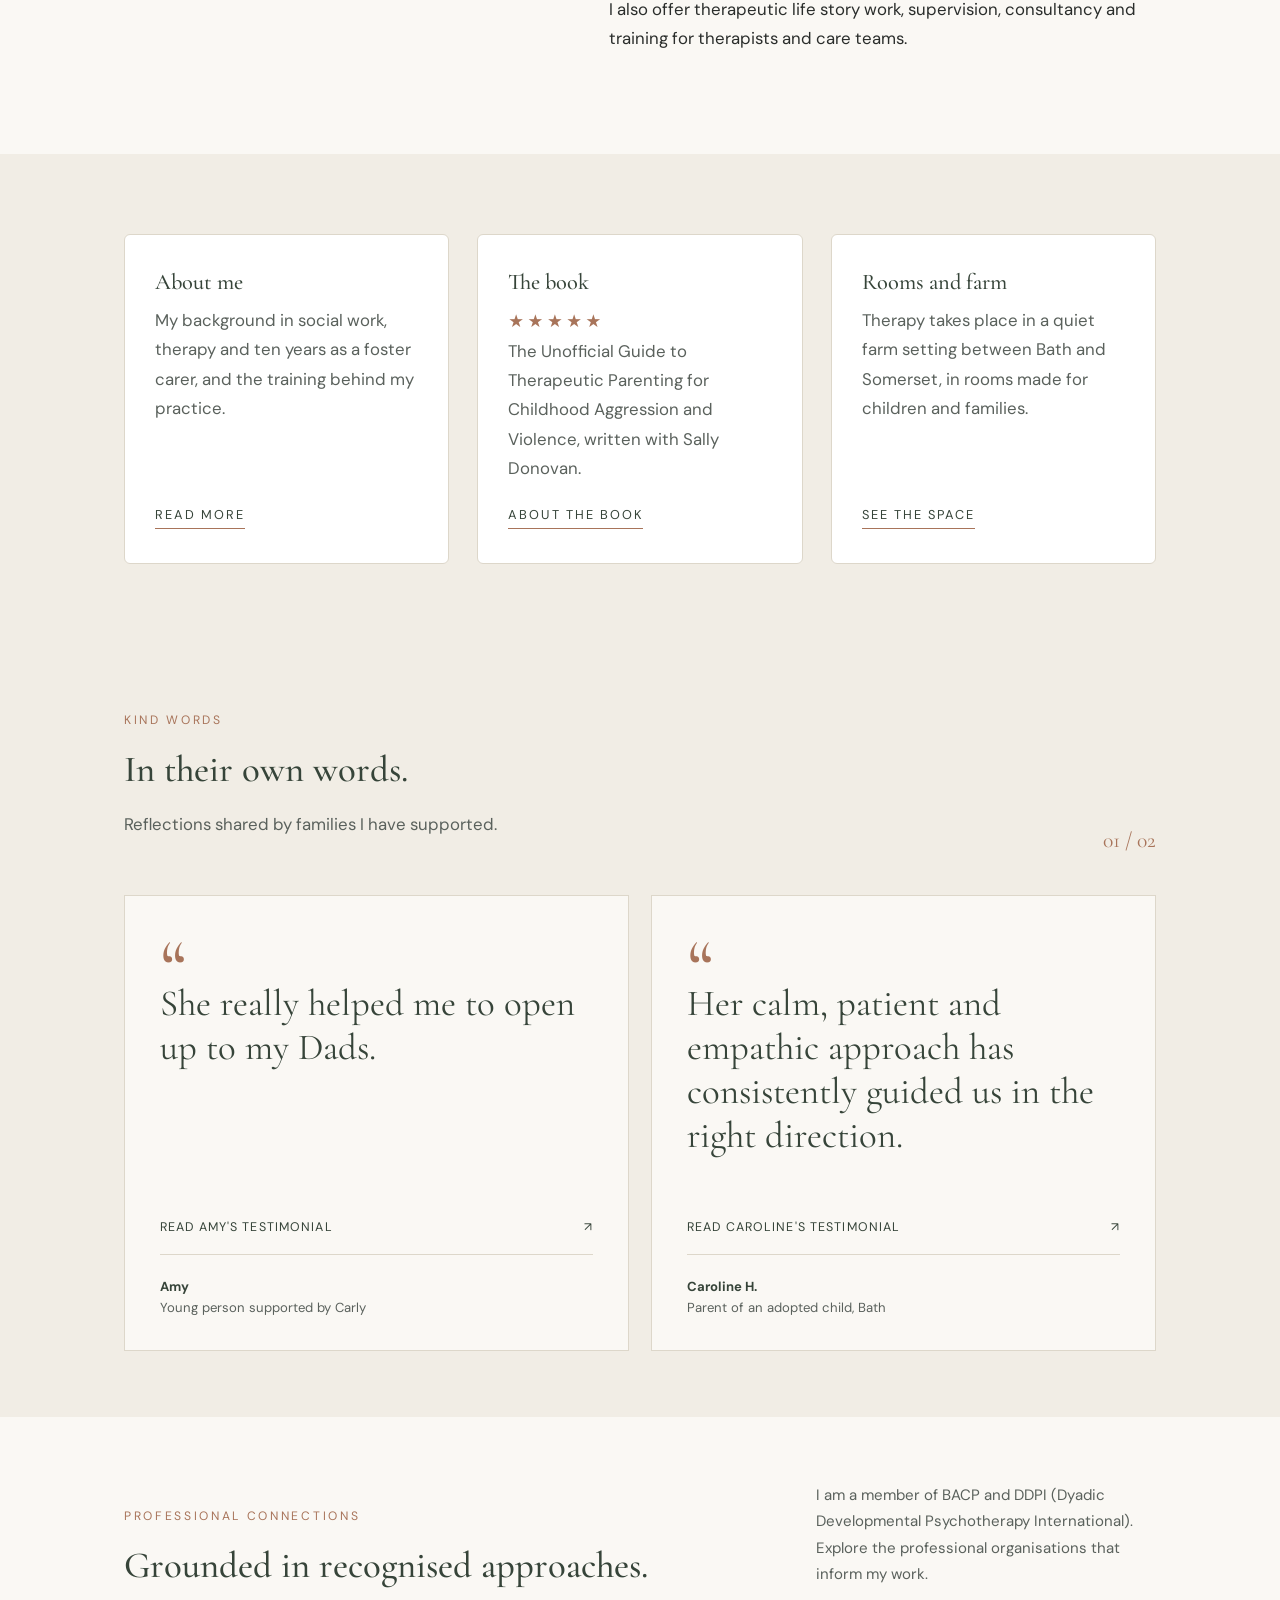
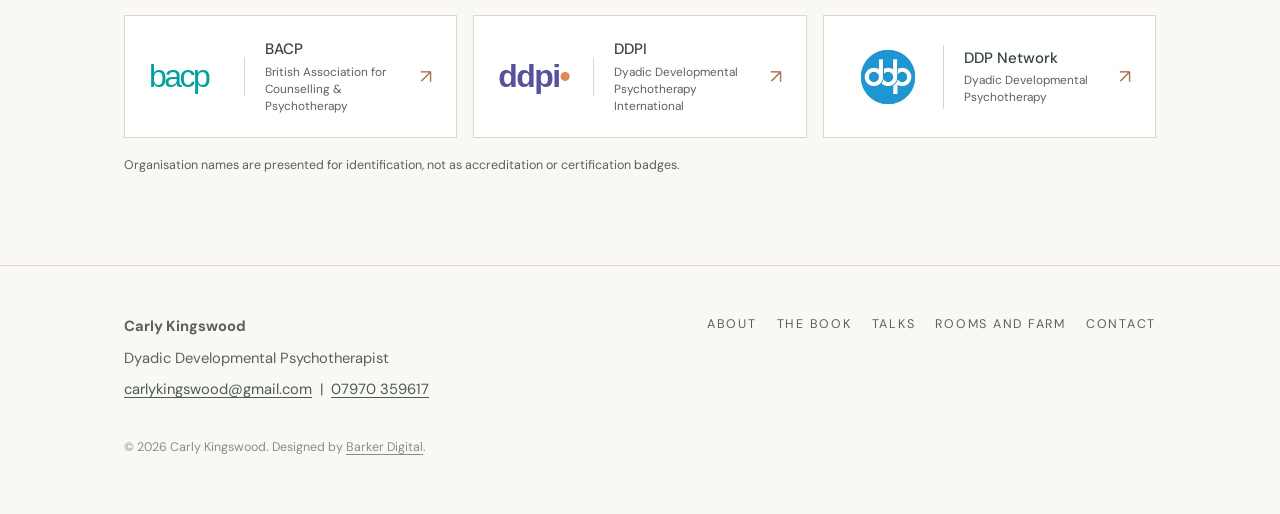
==== commit 1573d158: "Add files via upload" ====
--- a/index.html
+++ b/index.html
@@ -84,7 +84,7 @@
   </section>
 
 <section class="testimonials soft" id="testimonials" aria-labelledby="testimonials-heading"><div class="wrap"><div class="section-intro"><div><span class="eyebrow">Kind words</span><h2 id="testimonials-heading">In their own words.</h2><p>Reflections shared by families I have supported.</p></div><span class="testimonial-count">01 / 02</span></div><div class="testimonial-grid"><article class="quote-card"><div class="quote-mark" aria-hidden="true">“</div><p class="quote-preview">She really helped me to open up to my Dads.</p><details><summary>Read Amy's testimonial <span aria-hidden="true">↗</span></summary><blockquote>“I mean, she's just great, she really helped me to open up to my Dad's. If I hadn't had therapy with Carly, opening up would have been so much harder.”</blockquote></details><div class="quote-byline"><strong>Amy</strong><span>Young person supported by Carly</span></div></article><article class="quote-card"><div class="quote-mark" aria-hidden="true">“</div><p class="quote-preview">Her calm, patient and empathic approach has consistently guided us in the right direction.</p><details><summary>Read Caroline's testimonial <span aria-hidden="true">↗</span></summary><blockquote>“Carly has worked with our family for over six years and her expertise in dealing with trauma in children has helped us all cope with some very difficult challenges. Her calm, patient and empathic approach has consistently guided us in the right direction when we thought all hope was lost. 'Therapeutic Parenting', Carly's book, has also proved to be an excellent reference tool in our darkest hours. Her kindness has changed all our lives for the better.”</blockquote></details><div class="quote-byline"><strong>Caroline H.</strong><span>Parent of an adopted child, Bath</span></div></article></div></div></section>
-  <section class="professional-strip"><div class="wrap"><div class="professional-heading"><div><span class="eyebrow">Professional connections</span><h2>Grounded in recognised approaches.</h2></div><p>I am a member of BACP and DDPI (Dyadic Developmental Psychotherapy International). Explore the professional organisations that inform my work.</p></div><div class="affiliations" aria-label="Professional organisations"><a class="affiliation" href="https://www.bacp.co.uk/" target="_blank" rel="noopener"><span class="affiliation-logo bacp-wordmark" aria-hidden="true">bacp</span><span><strong>BACP</strong><small>British Association for Counselling &amp; Psychotherapy</small></span><span class="aff-arrow" aria-hidden="true">↗</span></a><a class="affiliation" href="https://ddpnetwork.org/ddpi/about-ddpi/" target="_blank" rel="noopener"><span class="affiliation-logo ddpi-logo" aria-hidden="true"><img src="assets/ddp-logo.png" alt="" width="64" height="64" loading="lazy"></span><span><strong>DDPI</strong><small>Dyadic Developmental Psychotherapy International</small></span><span class="aff-arrow" aria-hidden="true">↗</span></a></div><p class="note">Organisation names are presented for identification, not as accreditation or certification badges.</p></div></section>
+  <section class="professional-strip"><div class="wrap"><div class="professional-heading"><div><span class="eyebrow">Professional connections</span><h2>Grounded in recognised approaches.</h2></div><p>I am a member of BACP and DDPI (Dyadic Developmental Psychotherapy International). Explore the professional organisations that inform my work.</p></div><div class="affiliations" aria-label="Professional organisations"><a class="affiliation" href="https://www.bacp.co.uk/" target="_blank" rel="noopener"><span class="affiliation-logo bacp-wordmark" aria-hidden="true">bacp</span><span><strong>BACP</strong><small>British Association for Counselling &amp; Psychotherapy</small></span><span class="aff-arrow" aria-hidden="true">↗</span></a><a class="affiliation" href="https://ddpnetwork.org/ddpi/about-ddpi/" target="_blank" rel="noopener"><span class="affiliation-logo ddpi-wordmark" aria-hidden="true">ddpi<span>•</span></span><span><strong>DDPI</strong><small>Dyadic Developmental Psychotherapy International</small></span><span class="aff-arrow" aria-hidden="true">↗</span></a><a class="affiliation" href="https://ddpnetwork.org/" target="_blank" rel="noopener"><span class="affiliation-logo ddpi-logo" aria-hidden="true"><img src="assets/ddp-logo.png" alt="" width="64" height="64" loading="lazy"></span><span><strong>DDP Network</strong><small>Dyadic Developmental Psychotherapy</small></span><span class="aff-arrow" aria-hidden="true">↗</span></a></div><p class="note">Organisation names are presented for identification, not as accreditation or certification badges.</p></div></section>
 </main>
 
 <footer class="site-footer">
--- a/css/style.css
+++ b/css/style.css
@@ -277,3 +277,5 @@
 .ddpi-logo{display:flex;align-items:center;justify-content:center;}
 .ddpi-logo img{display:block;width:64px;height:64px;object-fit:contain;}
 @media(max-width:520px){.ddpi-logo img{width:48px;height:48px;}}
+@media(min-width:901px){.affiliations{grid-template-columns:repeat(3,1fr)}}
+@media(min-width:701px) and (max-width:900px){.affiliations .affiliation:last-child{grid-column:1/-1}}
